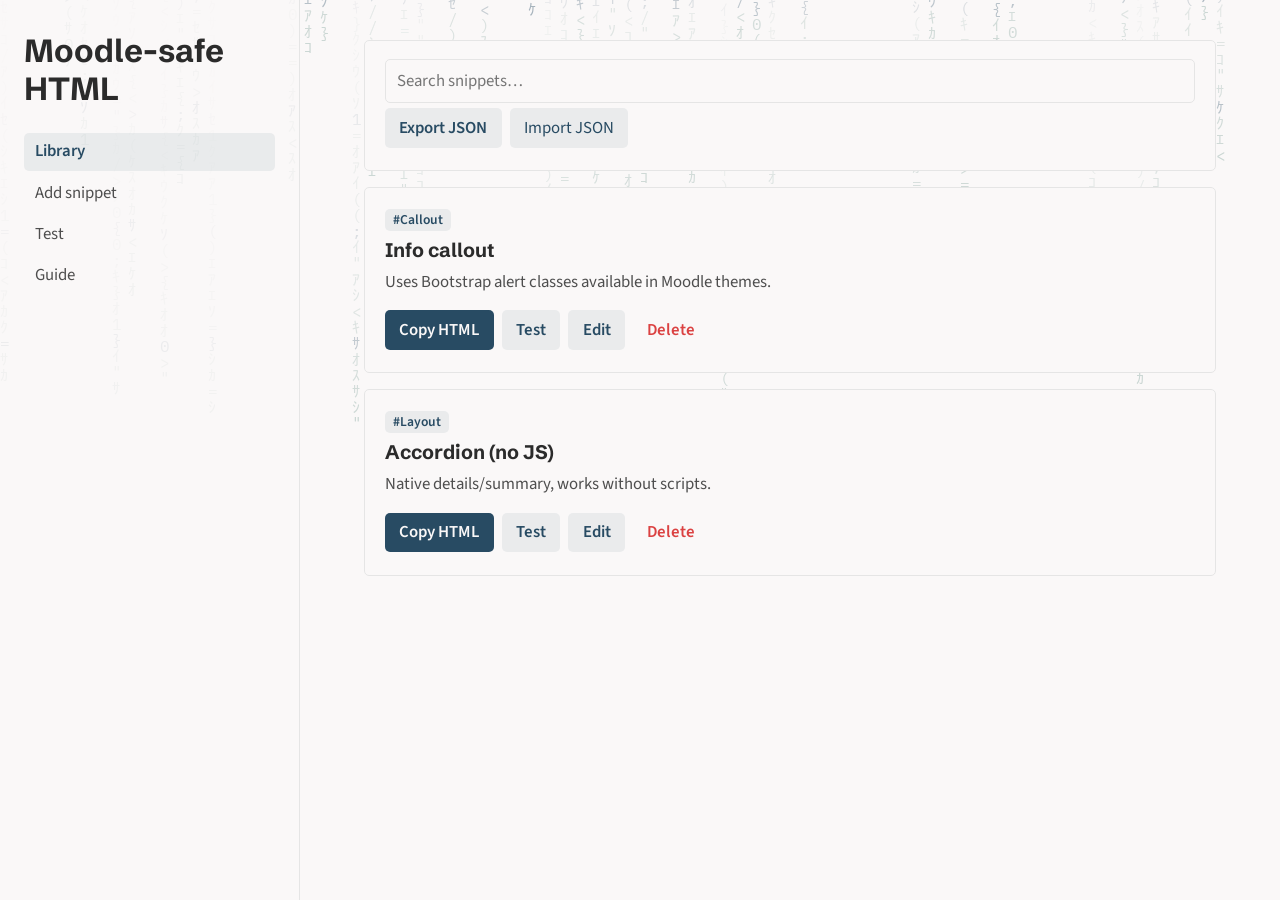
==== index.html @ e859b97b "basic site" ====
<!doctype html>
<html lang="en"><head><meta charset="utf-8"><meta name="viewport" content="width=device-width,initial-scale=1">
<title>Moodle-safe HTML Library</title><link rel="stylesheet" href="style.css"></head>
<body>
<header><h1>Moodle-safe HTML</h1>
<nav><a href="index.html">Library</a><a href="add.html">Add snippet</a><a href="test.html">Test</a><a href="guide.html">Guide</a></nav></header>
<main>
<div class="card">
  <input id="q" placeholder="Search snippets…" aria-label="Search">
  <button id="export" class="secondary">Export JSON</button>
  <label class="btn secondary" style="font-weight:normal">Import JSON<input id="import" type="file" accept=".json" hidden></label>
</div>
<div id="list"></div>
</main>
<script src="app.js"></script>
<script>
const list = document.getElementById('list'), q = document.getElementById('q');
function render() {
  const t = q.value.toLowerCase();
  const items = store.all().filter(s => (s.title + s.category + s.notes + s.html).toLowerCase().includes(t));
  list.innerHTML = items.map(s => `<div class="card">
    <span class="tag">${esc(s.category || 'Uncategorised')}</span><h3>${esc(s.title)}</h3>
    <p>${esc(s.notes)}</p>
    <button data-copy="${esc(s.id)}">Copy HTML</button>
    <a class="btn secondary" href="test.html?id=${encodeURIComponent(s.id)}">Test</a>
    <a class="btn secondary" href="add.html?id=${encodeURIComponent(s.id)}">Edit</a>
    <button class="danger" data-del="${esc(s.id)}">Delete</button></div>`).join('') || '<p>No snippets yet. <a href="add.html">Add one</a>.</p>';
}
list.addEventListener('click', e => {
  const c = e.target.dataset.copy, d = e.target.dataset.del;
  if (c) copyText(store.get(c).html, e.target);
  if (d && confirm('Delete this snippet?')) { store.remove(d); render(); }
});
q.addEventListener('input', render);
document.getElementById('export').onclick = () => {
  const a = document.createElement('a');
  a.href = URL.createObjectURL(new Blob([JSON.stringify(store.all(), null, 2)], { type: 'application/json' }));
  a.download = 'moodle-snippets.json'; a.click();
};
document.getElementById('import').onchange = async e => {
  try {
    const data = JSON.parse(await e.target.files[0].text());
    if (!Array.isArray(data)) throw 0;
    data.filter(s => s && s.title && s.html).forEach(s => store.upsert({ ...s, id: s.id || newId() }));
    render();
  } catch { alert('Invalid snippet file.'); }
};
render();
</script></body></html>
---- style.css ----
@import url("https://fonts.googleapis.com/css2?family=Schibsted+Grotesk:wght@400;700&family=Source+Sans+Pro:ital,wght@0,400;0,600;1,400&family=IBM+Plex+Mono:wght@400;600&display=swap");
:root{--light:#faf8f8;--lightgray:#e5e5e5;--gray:#b8b8b8;--darkgray:#4e4e4e;--dark:#2b2b2b;--secondary:#284b63;--tertiary:#84a59d;--highlight:#8f9fa926;--danger:#db4242;
--headerFont:"Schibsted Grotesk",system-ui,"Segoe UI",Roboto,Helvetica,Arial,sans-serif;--bodyFont:"Source Sans Pro",system-ui,"Segoe UI",Roboto,Helvetica,Arial,sans-serif;--codeFont:"IBM Plex Mono",ui-monospace,SFMono-Regular,Menlo,monospace}
@media(prefers-color-scheme:dark){:root{--light:#161618;--lightgray:#393639;--gray:#646464;--darkgray:#d4d4d4;--dark:#ebebec;--secondary:#7b97aa}}
*{box-sizing:border-box}
body{margin:0;background:var(--light);color:var(--darkgray);font-family:var(--bodyFont);font-size:1.05rem;line-height:1.6;display:grid;grid-template:"side main"/300px minmax(0,1fr);min-height:100vh}
h1,h2,h3{font-family:var(--headerFont);color:var(--dark);line-height:1.2}
h2{font-size:1.75rem;margin:0 0 1rem}
a{color:var(--secondary);font-weight:600;text-decoration:none;transition:color .2s}
a:hover{color:var(--tertiary)}
header{grid-area:side;padding:2rem 1.5rem;border-right:1px solid var(--lightgray);position:sticky;top:0;height:100vh}
header h1{font-size:2rem;margin:0 0 1.5rem}
nav{display:flex;flex-direction:column;gap:.2rem}
nav a{color:var(--darkgray);padding:.35rem .7rem;border-radius:5px;font-weight:400}
nav a:hover{background:var(--lightgray);color:var(--dark)}
nav a.active{background:var(--highlight);color:var(--secondary);font-weight:600}
main{grid-area:main;max-width:900px;width:100%;margin:0 auto;padding:2.5rem 1.5rem}
.card{background:var(--light);border:1px solid var(--lightgray);border-radius:5px;padding:1.1rem 1.25rem;margin-bottom:1rem}
.card h3{margin:.4rem 0}
.card p{margin:.3rem 0 .6rem}
.tag{display:inline-block;background:var(--highlight);color:var(--secondary);border-radius:5px;padding:0 .5rem;font-size:.85rem;font-weight:600}
.tag:before{content:"#"}
label{display:block;font-weight:600;margin:.9rem 0 .25rem;color:var(--dark)}
input,textarea,select{width:100%;padding:.5rem .7rem;border:1px solid var(--lightgray);border-radius:5px;background:var(--light);color:var(--darkgray);font:inherit}
input:focus,textarea:focus,select:focus{outline:2px solid var(--tertiary);border-color:var(--secondary)}
textarea{font-family:var(--codeFont);font-size:.88rem;min-height:280px}
button,.btn{background:var(--secondary);color:var(--light);border:0;border-radius:5px;padding:.4rem .9rem;cursor:pointer;font:inherit;font-weight:600;display:inline-block;margin:.3rem .3rem .3rem 0;transition:background .2s}
button:hover,.btn:hover{background:var(--tertiary);color:var(--light)}
button.secondary,.btn.secondary{background:var(--highlight);color:var(--secondary)}
button.secondary:hover,.btn.secondary:hover{background:var(--lightgray)}
button.danger{background:transparent;color:var(--danger)}
button.danger:hover{background:#db424222}
iframe{width:100%;min-height:360px;border:1px solid var(--lightgray);background:#fff;border-radius:5px;resize:vertical}
.msg{padding:.4rem .75rem;border-radius:5px;margin:.3rem 0;border-left:4px solid;font-size:.95rem}
.ok{background:#09ad7110;border-color:#09ad71}
.warn{background:#db894210;border-color:#db8942}
.bad{background:#db424210;border-color:#db4242}
.row{display:grid;grid-template-columns:1fr 1fr;gap:1rem}
pre{background:var(--lightgray);padding:.8rem;border-radius:5px;overflow:auto}
code{font-family:var(--codeFont);font-size:.88em;background:var(--lightgray);padding:.1rem .3rem;border-radius:5px}
@media(max-width:800px){
body{grid-template:"side" auto "main" auto/minmax(0,1fr)}
header{position:static;height:auto;border-right:0;border-bottom:1px solid var(--lightgray);padding:1rem}
header h1{margin-bottom:.6rem}
nav{flex-direction:row;flex-wrap:wrap}
.row{grid-template-columns:1fr}}
#rain{position:fixed;inset:0;width:100%;height:100%;z-index:-1;opacity:.4;pointer-events:none}
header{background:color-mix(in srgb,var(--light) 80%,transparent)}
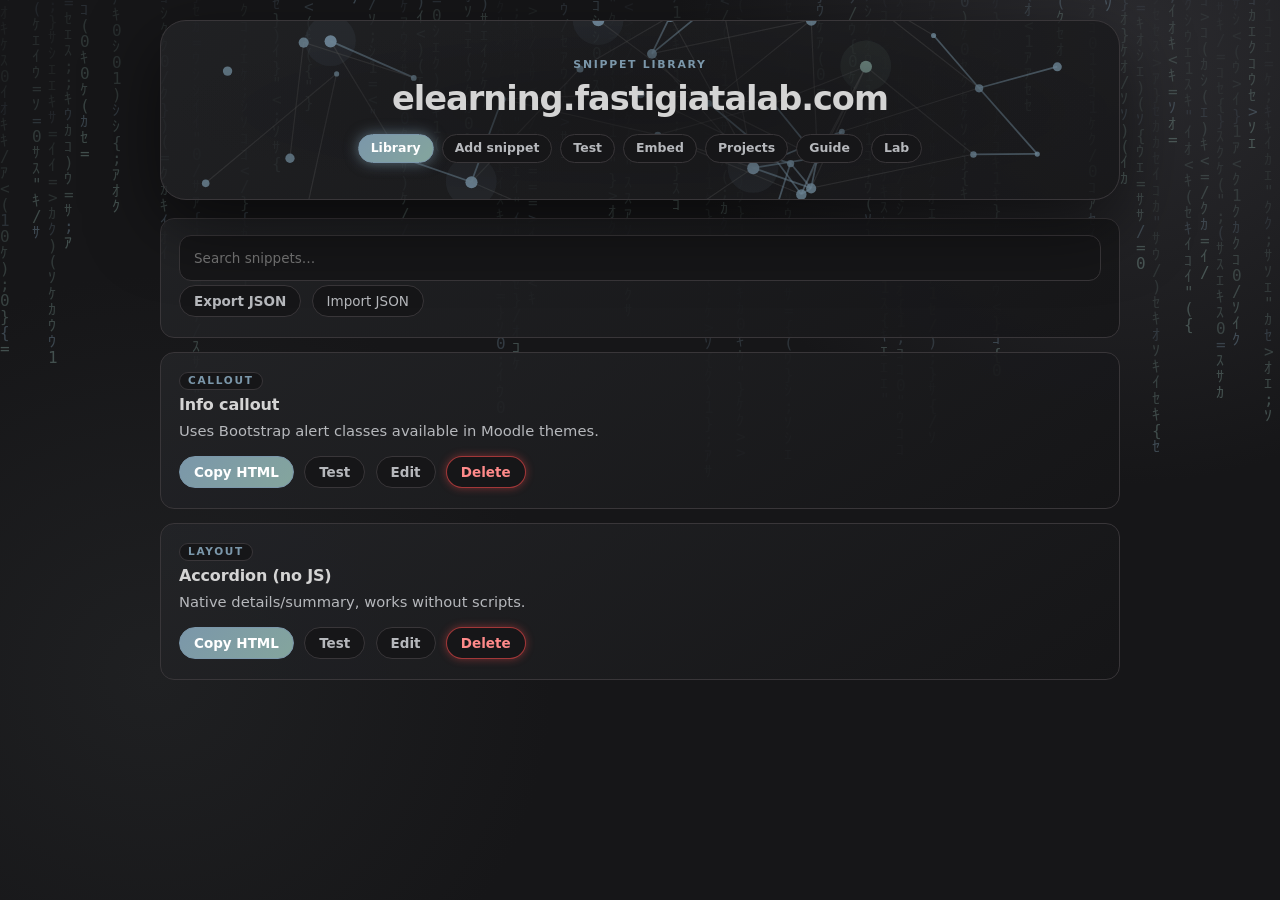
==== commit ff0b9e92: "site tuning" ====
--- a/index.html
+++ b/index.html
@@ -1,9 +1,9 @@
 <!doctype html>
 <html lang="en"><head><meta charset="utf-8"><meta name="viewport" content="width=device-width,initial-scale=1">
-<title>Moodle-safe HTML Library</title><link rel="stylesheet" href="style.css"></head>
+<title>elearning.fastigiatalab.com</title><link rel="stylesheet" href="style.css"></head>
 <body>
-<header><h1>Moodle-safe HTML</h1>
-<nav><a href="index.html">Library</a><a href="add.html">Add snippet</a><a href="test.html">Test</a><a href="guide.html">Guide</a></nav></header>
+<header><h1>elearning.fastigiatalab.com</h1>
+<nav><a href="index.html">Library</a><a href="add.html">Add snippet</a><a href="test.html">Test</a><a href="embed.html">Embed</a><a href="projects.html">Projects</a><a href="guide.html">Guide</a><a href="https://fastigiatalab.com">Lab</a></nav></header>
 <main>
 <div class="card">
   <input id="q" placeholder="Search snippets…" aria-label="Search">
--- a/style.css
+++ b/style.css
@@ -1,48 +1,60 @@
-@import url("https://fonts.googleapis.com/css2?family=Schibsted+Grotesk:wght@400;700&family=Source+Sans+Pro:ital,wght@0,400;0,600;1,400&family=IBM+Plex+Mono:wght@400;600&display=swap");
-:root{--light:#faf8f8;--lightgray:#e5e5e5;--gray:#b8b8b8;--darkgray:#4e4e4e;--dark:#2b2b2b;--secondary:#284b63;--tertiary:#84a59d;--highlight:#8f9fa926;--danger:#db4242;
---headerFont:"Schibsted Grotesk",system-ui,"Segoe UI",Roboto,Helvetica,Arial,sans-serif;--bodyFont:"Source Sans Pro",system-ui,"Segoe UI",Roboto,Helvetica,Arial,sans-serif;--codeFont:"IBM Plex Mono",ui-monospace,SFMono-Regular,Menlo,monospace}
-@media(prefers-color-scheme:dark){:root{--light:#161618;--lightgray:#393639;--gray:#646464;--darkgray:#d4d4d4;--dark:#ebebec;--secondary:#7b97aa}}
+:root{--bg:#161618;--panel:#232427;--line:#393639;--text:#d4d4d4;--muted:#646464;--soft:#b6b8bc;--violet:#7b97aa;--green:#84a59d;--danger:#db4242;
+--secondary:#7b97aa;--tertiary:#84a59d;--codeFont:ui-monospace,SFMono-Regular,Menlo,Consolas,monospace}
 *{box-sizing:border-box}
-body{margin:0;background:var(--light);color:var(--darkgray);font-family:var(--bodyFont);font-size:1.05rem;line-height:1.6;display:grid;grid-template:"side main"/300px minmax(0,1fr);min-height:100vh}
-h1,h2,h3{font-family:var(--headerFont);color:var(--dark);line-height:1.2}
-h2{font-size:1.75rem;margin:0 0 1rem}
-a{color:var(--secondary);font-weight:600;text-decoration:none;transition:color .2s}
-a:hover{color:var(--tertiary)}
-header{grid-area:side;padding:2rem 1.5rem;border-right:1px solid var(--lightgray);position:sticky;top:0;height:100vh}
-header h1{font-size:2rem;margin:0 0 1.5rem}
-nav{display:flex;flex-direction:column;gap:.2rem}
-nav a{color:var(--darkgray);padding:.35rem .7rem;border-radius:5px;font-weight:400}
-nav a:hover{background:var(--lightgray);color:var(--dark)}
-nav a.active{background:var(--highlight);color:var(--secondary);font-weight:600}
-main{grid-area:main;max-width:900px;width:100%;margin:0 auto;padding:2.5rem 1.5rem}
-.card{background:var(--light);border:1px solid var(--lightgray);border-radius:5px;padding:1.1rem 1.25rem;margin-bottom:1rem}
-.card h3{margin:.4rem 0}
-.card p{margin:.3rem 0 .6rem}
-.tag{display:inline-block;background:var(--highlight);color:var(--secondary);border-radius:5px;padding:0 .5rem;font-size:.85rem;font-weight:600}
-.tag:before{content:"#"}
-label{display:block;font-weight:600;margin:.9rem 0 .25rem;color:var(--dark)}
-input,textarea,select{width:100%;padding:.5rem .7rem;border:1px solid var(--lightgray);border-radius:5px;background:var(--light);color:var(--darkgray);font:inherit}
-input:focus,textarea:focus,select:focus{outline:2px solid var(--tertiary);border-color:var(--secondary)}
-textarea{font-family:var(--codeFont);font-size:.88rem;min-height:280px}
-button,.btn{background:var(--secondary);color:var(--light);border:0;border-radius:5px;padding:.4rem .9rem;cursor:pointer;font:inherit;font-weight:600;display:inline-block;margin:.3rem .3rem .3rem 0;transition:background .2s}
-button:hover,.btn:hover{background:var(--tertiary);color:var(--light)}
-button.secondary,.btn.secondary{background:var(--highlight);color:var(--secondary)}
-button.secondary:hover,.btn.secondary:hover{background:var(--lightgray)}
-button.danger{background:transparent;color:var(--danger)}
-button.danger:hover{background:#db424222}
-iframe{width:100%;min-height:360px;border:1px solid var(--lightgray);background:#fff;border-radius:5px;resize:vertical}
-.msg{padding:.4rem .75rem;border-radius:5px;margin:.3rem 0;border-left:4px solid;font-size:.95rem}
-.ok{background:#09ad7110;border-color:#09ad71}
-.warn{background:#db894210;border-color:#db8942}
-.bad{background:#db424210;border-color:#db4242}
-.row{display:grid;grid-template-columns:1fr 1fr;gap:1rem}
-pre{background:var(--lightgray);padding:.8rem;border-radius:5px;overflow:auto}
-code{font-family:var(--codeFont);font-size:.88em;background:var(--lightgray);padding:.1rem .3rem;border-radius:5px}
-@media(max-width:800px){
-body{grid-template:"side" auto "main" auto/minmax(0,1fr)}
-header{position:static;height:auto;border-right:0;border-bottom:1px solid var(--lightgray);padding:1rem}
-header h1{margin-bottom:.6rem}
-nav{flex-direction:row;flex-wrap:wrap}
-.row{grid-template-columns:1fr}}
+body{margin:0;min-height:100vh;color:var(--text);font:13.5px/1.5 Inter,system-ui,sans-serif;padding:20px;
+background:radial-gradient(circle at 88% 4%,#2b2b2f 0,transparent 28rem),radial-gradient(circle at 12% 75%,#1f2022 0,transparent 25rem),var(--bg);background-attachment:fixed}
+h1,h2,h3{line-height:1.1;letter-spacing:-.03em;margin:0 0 10px;color:var(--text)}
+h1{font-size:clamp(1.4rem,3vw,2.1rem)}
+h2{font-size:clamp(1.2rem,2.4vw,1.5rem)}
+h3{font-size:1rem;letter-spacing:-.01em}
+a{color:var(--violet);text-decoration:none;transition:color .15s}
+a:hover{color:var(--green)}
+header{width:min(960px,100%);margin:0 auto 18px;border:1px solid var(--line);border-radius:26px;background:linear-gradient(145deg,#232427cc,#161618cc);box-shadow:0 24px 70px #0008;padding:clamp(20px,4vw,36px);text-align:center}
+header:before{content:"Snippet Library";display:block;color:var(--violet);font-size:.74rem;font-weight:800;letter-spacing:.16em;text-transform:uppercase;margin-bottom:8px}
+header h1{margin-bottom:16px}
+nav{display:flex;gap:8px;justify-content:center;flex-wrap:wrap}
+nav a{border:1px solid var(--line);border-radius:999px;padding:4px 12px;background:#161618;color:var(--soft);font-weight:600;font-size:.78rem;transition:box-shadow .2s,border-color .2s,color .2s}
+nav a:hover{border-color:var(--violet);color:var(--text);box-shadow:0 0 12px #7b97aa99}
+nav a.active{border-color:var(--violet);background:linear-gradient(135deg,var(--violet),var(--green));color:#fff;box-shadow:0 0 14px #7b97aaaa}
+main{width:min(960px,100%);margin:0 auto}
+.card{border:1px solid var(--line);border-radius:14px;background:linear-gradient(145deg,#232427ee,#161618ee);padding:16px 18px;margin-bottom:14px}
+.card h3{margin:6px 0}
+.card p{margin:4px 0 10px;color:var(--soft);font-size:.92rem}
+.tag{display:inline-block;border:1px solid var(--line);background:#161618;color:var(--violet);border-radius:999px;padding:0 8px;font-size:.66rem;font-weight:800;letter-spacing:.16em;text-transform:uppercase}
+label{display:block;font-weight:700;margin:14px 0 6px;color:var(--soft);font-size:.85rem}
+input,textarea,select{width:100%;padding:12px 14px;border-radius:12px;border:1px solid var(--line);background:#161618;color:var(--text);font:inherit;outline:0}
+input:focus,textarea:focus,select:focus{border-color:var(--violet);box-shadow:0 0 0 3px #7b97aa33}
+textarea{font-family:var(--codeFont);font-size:.85rem;line-height:1.5;min-height:280px}
+button,.btn{border:1px solid var(--violet);border-radius:999px;padding:5px 14px;font-size:.82rem;background:linear-gradient(135deg,var(--violet),var(--green));color:#fff;font:inherit;font-weight:700;cursor:pointer;display:inline-block;margin:4px 6px 4px 0;transition:transform .15s ease,filter .15s ease,box-shadow .2s}
+button:hover,.btn:hover{transform:translateY(-1px);filter:brightness(1.08);color:#fff}
+button:focus-visible,.btn:focus-visible{outline:3px solid #7b97aa66;outline-offset:3px}
+button.secondary,.btn.secondary{background:#161618;border-color:var(--line);color:var(--soft)}
+button.danger{background:#161618;border-color:#db424288;color:#e98a8a}
+iframe{width:100%;min-height:360px;border:1px solid var(--line);background:#fff;border-radius:12px;resize:vertical}
+.msg{padding:8px 12px;border-radius:12px;margin:6px 0;border:1px solid;font-size:.88rem;background:#161618}
+.ok{border-color:#09ad7188}.warn{border-color:#db894288}.bad{border-color:#db424288}
+.row{display:grid;grid-template-columns:1fr 1fr;gap:14px}
+pre{background:#161618;border:1px solid var(--line);border-radius:12px;padding:14px 16px;overflow:auto}
+code{font-family:var(--codeFont);font-size:.85em;background:#161618;border:1px solid var(--line);padding:1px 6px;border-radius:6px}
 #rain{position:fixed;inset:0;width:100%;height:100%;z-index:-1;opacity:.4;pointer-events:none}
-header{background:color-mix(in srgb,var(--light) 80%,transparent)}
+@media(max-width:800px){.row{grid-template-columns:1fr}}
+header:before{font-size:.68rem}
+.intro{color:var(--soft);margin:0 0 14px}
+.projects{display:grid;grid-template-columns:repeat(auto-fill,minmax(300px,1fr));gap:14px}
+.project{display:flex;gap:14px;align-items:flex-start;margin:0;transition:border-color .15s,transform .15s}
+.project:hover{border-color:var(--violet);transform:translateY(-2px)}
+.project img{width:56px;height:56px;border-radius:12px;flex:none;border:1px solid var(--line);background:#161618}
+.project h3{margin:0 0 2px;color:var(--text)}
+.project p{margin:6px 0 0;color:var(--soft);font-size:.85rem}
+.addr{color:var(--violet);font-family:var(--codeFont);font-size:.75rem}
+header{position:relative;overflow:hidden;isolation:isolate}
+.header-graph{position:absolute;inset:0;width:100%;height:100%;z-index:-1;opacity:.85;pointer-events:none}
+header:after{content:"";position:absolute;inset:0;z-index:-1;background:radial-gradient(ellipse at center,#161618aa 0,transparent 70%);pointer-events:none}
+nav a:focus-visible{outline:3px solid #7b97aa66;outline-offset:2px}
+button:hover,.btn:hover{box-shadow:0 0 14px #7b97aaaa}
+button.secondary:hover,.btn.secondary:hover{border-color:var(--violet);color:var(--text);box-shadow:0 0 12px #7b97aa88}
+button.danger{border-color:#ff4d4d99;color:#ff8a8a;box-shadow:0 0 8px #ff4d4d66}
+button.danger:hover{border-color:#ff4d4d;color:#ff8a8a;box-shadow:0 0 14px #ff4d4dcc,inset 0 0 8px #ff4d4d44}
+button.danger:focus-visible{outline-color:#ff4d4d88}
+.tag{transition:box-shadow .2s,border-color .2s}
+.tag:hover{border-color:var(--violet);box-shadow:0 0 10px #7b97aa88}
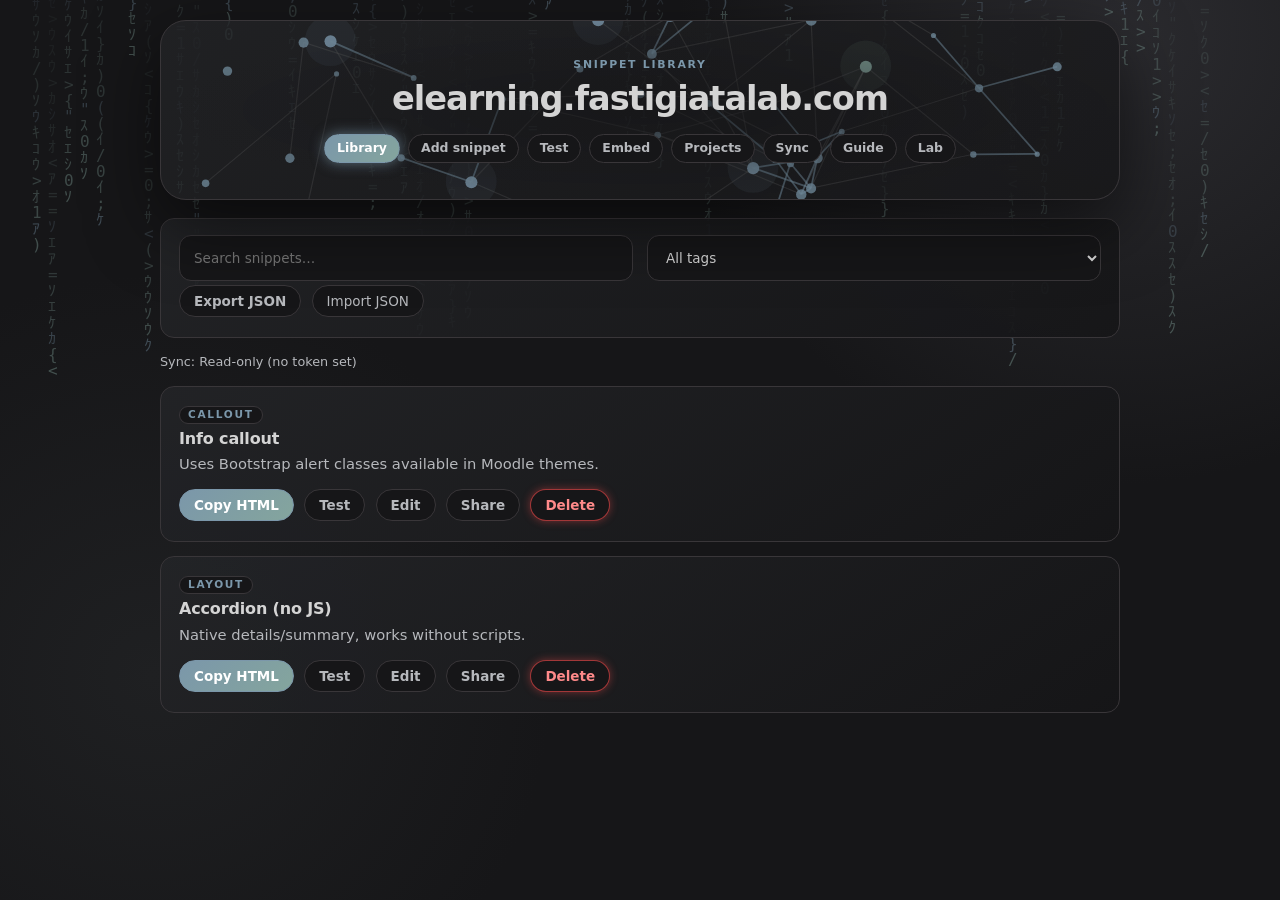
==== commit bddf287b: "storage json" ====
--- a/index.html
+++ b/index.html
@@ -3,35 +3,56 @@
 <title>elearning.fastigiatalab.com</title><link rel="stylesheet" href="style.css"></head>
 <body>
 <header><h1>elearning.fastigiatalab.com</h1>
-<nav><a href="index.html">Library</a><a href="add.html">Add snippet</a><a href="test.html">Test</a><a href="embed.html">Embed</a><a href="projects.html">Projects</a><a href="guide.html">Guide</a><a href="https://fastigiatalab.com">Lab</a></nav></header>
+<nav><a href="index.html">Library</a><a href="add.html">Add snippet</a><a href="test.html">Test</a><a href="embed.html">Embed</a><a href="projects.html">Projects</a><a href="sync.html">Sync</a><a href="guide.html">Guide</a><a href="https://fastigiatalab.com">Lab</a></nav></header>
 <main>
 <div class="card">
-  <input id="q" placeholder="Search snippets…" aria-label="Search">
+  <div class="row">
+    <input id="q" placeholder="Search snippets…" aria-label="Search">
+    <select id="tagsel" aria-label="Filter by tag"></select>
+  </div>
   <button id="export" class="secondary">Export JSON</button>
   <label class="btn secondary" style="font-weight:normal">Import JSON<input id="import" type="file" accept=".json" hidden></label>
 </div>
+<p id="syncstat" class="intro" style="font-size:.8rem"></p>
 <div id="list"></div>
 </main>
 <script src="app.js"></script>
 <script>
-const list = document.getElementById('list'), q = document.getElementById('q');
+const list = document.getElementById('list'), q = document.getElementById('q'), tagsel = document.getElementById('tagsel');
+function fillTags() {
+  const all = store.all(), cur = tagsel.value;
+  const counts = {};
+  all.forEach(s => (s.tags || []).forEach(t => counts[t] = (counts[t] || 0) + 1));
+  tagsel.innerHTML = '<option value="">All tags</option>' + Object.keys(counts).sort()
+    .map(t => `<option value="${esc(t)}">#${esc(t)} (${counts[t]})</option>`).join('');
+  tagsel.value = counts[cur] ? cur : '';
+}
 function render() {
+  fillTags();
   const t = q.value.toLowerCase();
-  const items = store.all().filter(s => (s.title + s.category + s.notes + s.html).toLowerCase().includes(t));
+  const items = store.all().filter(s => (!tagsel.value || (s.tags || []).includes(tagsel.value)) && (s.title + s.category + s.notes + s.html + (s.tags || []).map(t => ' #' + t).join('')).toLowerCase().includes(t));
   list.innerHTML = items.map(s => `<div class="card">
-    <span class="tag">${esc(s.category || 'Uncategorised')}</span><h3>${esc(s.title)}</h3>
+    <span class="tag">${esc(s.category || 'Uncategorised')}</span>
+    ${(s.tags || []).map(t => `<button class="tag utag" data-tag="${esc(t)}" title="Filter by #${esc(t)}">${esc(t)}</button>`).join('')}<h3>${esc(s.title)}</h3>
     <p>${esc(s.notes)}</p>
     <button data-copy="${esc(s.id)}">Copy HTML</button>
     <a class="btn secondary" href="test.html?id=${encodeURIComponent(s.id)}">Test</a>
     <a class="btn secondary" href="add.html?id=${encodeURIComponent(s.id)}">Edit</a>
+    <button class="secondary" data-share="${esc(s.id)}">Share</button>
     <button class="danger" data-del="${esc(s.id)}">Delete</button></div>`).join('') || '<p>No snippets yet. <a href="add.html">Add one</a>.</p>';
 }
 list.addEventListener('click', e => {
-  const c = e.target.dataset.copy, d = e.target.dataset.del;
+  const c = e.target.dataset.copy, d = e.target.dataset.del, tg = e.target.dataset.tag, sh = e.target.dataset.share;
+  if (sh) shareLink(store.get(sh)).then(url => {
+    copyText(url, e.target);
+    if (url.length > 8000) alert('This link is very long and may not work in some apps. Consider sharing the HTML directly.');
+  });
+  if (tg) { tagsel.value = tg; render(); }
   if (c) copyText(store.get(c).html, e.target);
   if (d && confirm('Delete this snippet?')) { store.remove(d); render(); }
 });
 q.addEventListener('input', render);
+tagsel.addEventListener('change', render);
 document.getElementById('export').onclick = () => {
   const a = document.createElement('a');
   a.href = URL.createObjectURL(new Blob([JSON.stringify(store.all(), null, 2)], { type: 'application/json' }));
@@ -45,5 +66,11 @@
     render();
   } catch { alert('Invalid snippet file.'); }
 };
+document.addEventListener('snippets-synced', render);
+function showStatus() {
+  const s = JSON.parse(localStorage.getItem('moodleSafeSyncStatus') || 'null');
+  document.getElementById('syncstat').textContent = s ? (s.ok ? '' : '⚠ ') + 'Sync: ' + s.msg : '';
+}
+document.addEventListener('sync-status', showStatus); showStatus();
 render();
 </script></body></html>
--- a/style.css
+++ b/style.css
@@ -58,3 +58,6 @@
 button.danger:focus-visible{outline-color:#ff4d4d88}
 .tag{transition:box-shadow .2s,border-color .2s}
 .tag:hover{border-color:var(--violet);box-shadow:0 0 10px #7b97aa88}
+.utag{font:inherit;font-size:.66rem;font-weight:800;letter-spacing:.16em;text-transform:uppercase;cursor:pointer;margin:0 0 0 6px;padding:0 8px;background:#161618;box-shadow:none;transform:none;filter:none}
+.utag:before{content:"#"}
+.utag:hover{transform:none;filter:none;color:#fff;border-color:var(--violet);box-shadow:0 0 10px #7b97aa88}
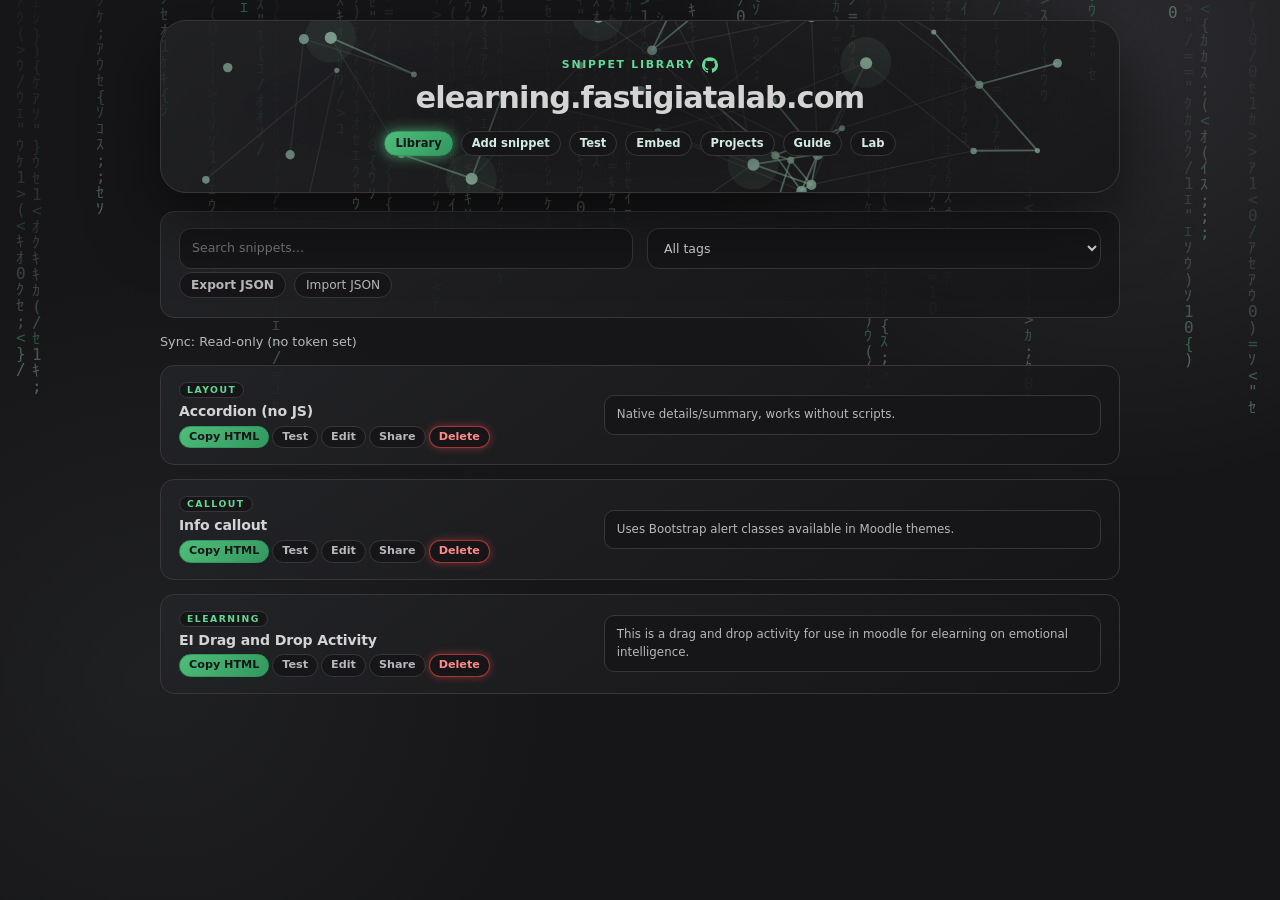
==== commit 37c56b87: "push me" ====
--- a/index.html
+++ b/index.html
@@ -2,8 +2,8 @@
 <html lang="en"><head><meta charset="utf-8"><meta name="viewport" content="width=device-width,initial-scale=1">
 <title>elearning.fastigiatalab.com</title><link rel="stylesheet" href="style.css"></head>
 <body>
-<header><h1>elearning.fastigiatalab.com</h1>
-<nav><a href="index.html">Library</a><a href="add.html">Add snippet</a><a href="test.html">Test</a><a href="embed.html">Embed</a><a href="projects.html">Projects</a><a href="sync.html">Sync</a><a href="guide.html">Guide</a><a href="https://fastigiatalab.com">Lab</a></nav></header>
+<header><div class="brand-label">Snippet Library<a class="github-sync" href="sync.html" aria-label="GitHub sync settings" title="GitHub sync settings"><svg viewBox="0 0 24 24" aria-hidden="true"><path d="M12 .297a12 12 0 0 0-3.797 23.385c.6.112.82-.258.82-.577v-2.234c-3.338.726-4.043-1.416-4.043-1.416-.546-1.387-1.333-1.756-1.333-1.756-1.09-.745.083-.73.083-.73 1.205.085 1.84 1.237 1.84 1.237 1.07 1.834 2.807 1.304 3.492.997.108-.776.418-1.305.762-1.605-2.665-.3-5.467-1.334-5.467-5.93 0-1.31.468-2.38 1.235-3.22-.123-.303-.535-1.523.117-3.176 0 0 1.008-.322 3.3 1.23a11.5 11.5 0 0 1 6 0c2.29-1.552 3.297-1.23 3.297-1.23.653 1.653.242 2.873.12 3.176.77.84 1.233 1.91 1.233 3.22 0 4.61-2.807 5.625-5.48 5.92.43.372.823 1.102.823 2.222v3.293c0 .32.216.694.825.576A12.001 12.001 0 0 0 12 .297z"/></svg></a></div><h1>elearning.fastigiatalab.com</h1>
+<nav><a href="index.html">Library</a><a href="add.html">Add snippet</a><a href="test.html">Test</a><a href="embed.html">Embed</a><a href="projects.html">Projects</a><a href="guide.html">Guide</a><a href="https://fastigiatalab.com">Lab</a></nav></header>
 <main>
 <div class="card">
   <div class="row">
@@ -31,15 +31,21 @@
   fillTags();
   const t = q.value.toLowerCase();
   const items = store.all().filter(s => (!tagsel.value || (s.tags || []).includes(tagsel.value)) && (s.title + s.category + s.notes + s.html + (s.tags || []).map(t => ' #' + t).join('')).toLowerCase().includes(t));
-  list.innerHTML = items.map(s => `<div class="card">
-    <span class="tag">${esc(s.category || 'Uncategorised')}</span>
-    ${(s.tags || []).map(t => `<button class="tag utag" data-tag="${esc(t)}" title="Filter by #${esc(t)}">${esc(t)}</button>`).join('')}<h3>${esc(s.title)}</h3>
-    <p>${esc(s.notes)}</p>
-    <button data-copy="${esc(s.id)}">Copy HTML</button>
-    <a class="btn secondary" href="test.html?id=${encodeURIComponent(s.id)}">Test</a>
-    <a class="btn secondary" href="add.html?id=${encodeURIComponent(s.id)}">Edit</a>
-    <button class="secondary" data-share="${esc(s.id)}">Share</button>
-    <button class="danger" data-del="${esc(s.id)}">Delete</button></div>`).join('') || '<p>No snippets yet. <a href="add.html">Add one</a>.</p>';
+  list.innerHTML = items.map(s => `<div class="card snippet-card">
+    <div class="snippet-content">
+      <div class="snippet-tags"><span class="tag">${esc(s.category || 'Uncategorised')}</span>
+      ${(s.tags || []).map(t => `<button class="tag utag" data-tag="${esc(t)}" title="Filter by #${esc(t)}">${esc(t)}</button>`).join('')}</div>
+      <h3>${esc(s.title)}</h3>
+      <div class="snippet-actions">
+        <button data-copy="${esc(s.id)}">Copy HTML</button>
+        <a class="btn secondary" href="test.html?id=${encodeURIComponent(s.id)}">Test</a>
+        <a class="btn secondary" href="add.html?id=${encodeURIComponent(s.id)}">Edit</a>
+        <button class="secondary" data-share="${esc(s.id)}">Share</button>
+        <button class="danger" data-del="${esc(s.id)}">Delete</button>
+      </div>
+    </div>
+    <p class="snippet-description">${esc(s.notes)}</p>
+  </div>`).join('') || '<p>No snippets yet. <a href="add.html">Add one</a>.</p>';
 }
 list.addEventListener('click', e => {
   const c = e.target.dataset.copy, d = e.target.dataset.del, tg = e.target.dataset.tag, sh = e.target.dataset.share;
--- a/style.css
+++ b/style.css
@@ -1,63 +1,81 @@
-:root{--bg:#161618;--panel:#232427;--line:#393639;--text:#d4d4d4;--muted:#646464;--soft:#b6b8bc;--violet:#7b97aa;--green:#84a59d;--danger:#db4242;
---secondary:#7b97aa;--tertiary:#84a59d;--codeFont:ui-monospace,SFMono-Regular,Menlo,Consolas,monospace}
+:root{--bg:#161618;--panel:#232427;--line:#393639;--text:#d4d4d4;--muted:#646464;--soft:#b6b8bc;--violet:#63d994;--green:#a3d2b6;--nav:#d2ebe0;--button-start:#4fbd79;--button-end:#32985f;--danger:#db4242;
+--secondary:#63d994;--tertiary:#a3d2b6;--codeFont:ui-monospace,SFMono-Regular,Menlo,Consolas,monospace}
 *{box-sizing:border-box}
-body{margin:0;min-height:100vh;color:var(--text);font:13.5px/1.5 Inter,system-ui,sans-serif;padding:20px;
+body{margin:0;min-height:100vh;color:var(--text);font:12.5px/1.5 Inter,system-ui,sans-serif;padding:20px;
 background:radial-gradient(circle at 88% 4%,#2b2b2f 0,transparent 28rem),radial-gradient(circle at 12% 75%,#1f2022 0,transparent 25rem),var(--bg);background-attachment:fixed}
 h1,h2,h3{line-height:1.1;letter-spacing:-.03em;margin:0 0 10px;color:var(--text)}
-h1{font-size:clamp(1.4rem,3vw,2.1rem)}
-h2{font-size:clamp(1.2rem,2.4vw,1.5rem)}
-h3{font-size:1rem;letter-spacing:-.01em}
+h1{font-size:clamp(1.3rem,2.8vw,1.9rem)}
+h2{font-size:clamp(1.1rem,2.2vw,1.35rem)}
+h3{font-size:.94rem;letter-spacing:-.01em}
 a{color:var(--violet);text-decoration:none;transition:color .15s}
 a:hover{color:var(--green)}
 header{width:min(960px,100%);margin:0 auto 18px;border:1px solid var(--line);border-radius:26px;background:linear-gradient(145deg,#232427cc,#161618cc);box-shadow:0 24px 70px #0008;padding:clamp(20px,4vw,36px);text-align:center}
-header:before{content:"Snippet Library";display:block;color:var(--violet);font-size:.74rem;font-weight:800;letter-spacing:.16em;text-transform:uppercase;margin-bottom:8px}
+.brand-label{display:flex;align-items:center;justify-content:center;gap:7px;color:var(--violet);font-size:.74rem;font-weight:800;letter-spacing:.16em;text-transform:uppercase;margin-bottom:8px}
+.github-sync{display:inline-flex;align-items:center;justify-content:center;color:var(--violet);transition:color .15s,transform .15s}
+.github-sync svg{display:block;width:16px;height:16px;fill:currentColor}
+.github-sync:hover{color:var(--green);transform:translateY(-1px)}
+.github-sync:focus-visible{outline:3px solid #63d99466;outline-offset:3px;border-radius:4px}
 header h1{margin-bottom:16px}
 nav{display:flex;gap:8px;justify-content:center;flex-wrap:wrap}
-nav a{border:1px solid var(--line);border-radius:999px;padding:4px 12px;background:#161618;color:var(--soft);font-weight:600;font-size:.78rem;transition:box-shadow .2s,border-color .2s,color .2s}
-nav a:hover{border-color:var(--violet);color:var(--text);box-shadow:0 0 12px #7b97aa99}
-nav a.active{border-color:var(--violet);background:linear-gradient(135deg,var(--violet),var(--green));color:#fff;box-shadow:0 0 14px #7b97aaaa}
+nav a{border:1px solid var(--line);border-radius:999px;padding:3px 10px;background:#161618;color:var(--nav);font-weight:600;font-size:.72rem;transition:box-shadow .2s,border-color .2s,color .2s}
+nav a:hover{border-color:var(--violet);color:var(--text);box-shadow:0 0 12px #63d99499}
+nav a.active{border-color:var(--button-end);background:linear-gradient(135deg,var(--button-start),var(--button-end));color:#161618;box-shadow:0 0 14px #63d994aa}
 main{width:min(960px,100%);margin:0 auto}
 .card{border:1px solid var(--line);border-radius:14px;background:linear-gradient(145deg,#232427ee,#161618ee);padding:16px 18px;margin-bottom:14px}
 .card h3{margin:6px 0}
-.card p{margin:4px 0 10px;color:var(--soft);font-size:.92rem}
-.tag{display:inline-block;border:1px solid var(--line);background:#161618;color:var(--violet);border-radius:999px;padding:0 8px;font-size:.66rem;font-weight:800;letter-spacing:.16em;text-transform:uppercase}
-label{display:block;font-weight:700;margin:14px 0 6px;color:var(--soft);font-size:.85rem}
-input,textarea,select{width:100%;padding:12px 14px;border-radius:12px;border:1px solid var(--line);background:#161618;color:var(--text);font:inherit;outline:0}
-input:focus,textarea:focus,select:focus{border-color:var(--violet);box-shadow:0 0 0 3px #7b97aa33}
-textarea{font-family:var(--codeFont);font-size:.85rem;line-height:1.5;min-height:280px}
-button,.btn{border:1px solid var(--violet);border-radius:999px;padding:5px 14px;font-size:.82rem;background:linear-gradient(135deg,var(--violet),var(--green));color:#fff;font:inherit;font-weight:700;cursor:pointer;display:inline-block;margin:4px 6px 4px 0;transition:transform .15s ease,filter .15s ease,box-shadow .2s}
+.card p{margin:4px 0 10px;color:var(--soft);font-size:.86rem}
+.tag{display:inline-block;border:1px solid var(--line);background:#161618;color:var(--violet);border-radius:999px;padding:0 7px;font-size:.62rem;font-weight:800;letter-spacing:.16em;text-transform:uppercase}
+label{display:block;font-weight:700;margin:14px 0 6px;color:var(--soft);font-size:.8rem}
+input,textarea,select{width:100%;padding:10px 12px;border-radius:12px;border:1px solid var(--line);background:#161618;color:var(--text);font:inherit;outline:0}
+input:focus,textarea:focus,select:focus{border-color:var(--violet);box-shadow:0 0 0 3px #63d99433}
+textarea{font-family:var(--codeFont);font-size:.8rem;line-height:1.5;min-height:280px}
+button,.btn{border:1px solid var(--button-end);border-radius:999px;padding:3px 11px;background:linear-gradient(135deg,var(--button-start),var(--button-end));color:#161618;font:inherit;font-size:.76rem;font-weight:700;cursor:pointer;display:inline-block;margin:3px 4px 3px 0;transition:transform .15s ease,filter .15s ease,box-shadow .2s}
 button:hover,.btn:hover{transform:translateY(-1px);filter:brightness(1.08);color:#fff}
-button:focus-visible,.btn:focus-visible{outline:3px solid #7b97aa66;outline-offset:3px}
+button:not(.secondary):not(.danger):hover,.btn:not(.secondary):hover{color:#161618}
+button:focus-visible,.btn:focus-visible{outline:3px solid #63d99466;outline-offset:3px}
 button.secondary,.btn.secondary{background:#161618;border-color:var(--line);color:var(--soft)}
 button.danger{background:#161618;border-color:#db424288;color:#e98a8a}
 iframe{width:100%;min-height:360px;border:1px solid var(--line);background:#fff;border-radius:12px;resize:vertical}
-.msg{padding:8px 12px;border-radius:12px;margin:6px 0;border:1px solid;font-size:.88rem;background:#161618}
-.ok{border-color:#09ad7188}.warn{border-color:#db894288}.bad{border-color:#db424288}
+.msg{padding:7px 10px;border-radius:12px;margin:6px 0;border:1px solid;font-size:.82rem;background:#161618}
+.ok{border-color:#63d99488}.warn{border-color:#db894288}.bad{border-color:#db424288}
 .row{display:grid;grid-template-columns:1fr 1fr;gap:14px}
-pre{background:#161618;border:1px solid var(--line);border-radius:12px;padding:14px 16px;overflow:auto}
-code{font-family:var(--codeFont);font-size:.85em;background:#161618;border:1px solid var(--line);padding:1px 6px;border-radius:6px}
+pre{background:#161618;border:1px solid var(--line);border-radius:12px;padding:12px 14px;overflow:auto}
+code{font-family:var(--codeFont);font-size:.8em;background:#161618;border:1px solid var(--line);padding:1px 6px;border-radius:6px}
 #rain{position:fixed;inset:0;width:100%;height:100%;z-index:-1;opacity:.4;pointer-events:none}
 @media(max-width:800px){.row{grid-template-columns:1fr}}
-header:before{font-size:.68rem}
+.brand-label{font-size:.68rem}
 .intro{color:var(--soft);margin:0 0 14px}
 .projects{display:grid;grid-template-columns:repeat(auto-fill,minmax(300px,1fr));gap:14px}
 .project{display:flex;gap:14px;align-items:flex-start;margin:0;transition:border-color .15s,transform .15s}
 .project:hover{border-color:var(--violet);transform:translateY(-2px)}
 .project img{width:56px;height:56px;border-radius:12px;flex:none;border:1px solid var(--line);background:#161618}
 .project h3{margin:0 0 2px;color:var(--text)}
-.project p{margin:6px 0 0;color:var(--soft);font-size:.85rem}
-.addr{color:var(--violet);font-family:var(--codeFont);font-size:.75rem}
+.project p{margin:6px 0 0;color:var(--soft);font-size:.8rem}
+.addr{color:var(--violet);font-family:var(--codeFont);font-size:.7rem}
 header{position:relative;overflow:hidden;isolation:isolate}
 .header-graph{position:absolute;inset:0;width:100%;height:100%;z-index:-1;opacity:.85;pointer-events:none}
 header:after{content:"";position:absolute;inset:0;z-index:-1;background:radial-gradient(ellipse at center,#161618aa 0,transparent 70%);pointer-events:none}
-nav a:focus-visible{outline:3px solid #7b97aa66;outline-offset:2px}
-button:hover,.btn:hover{box-shadow:0 0 14px #7b97aaaa}
-button.secondary:hover,.btn.secondary:hover{border-color:var(--violet);color:var(--text);box-shadow:0 0 12px #7b97aa88}
+nav a:focus-visible{outline:3px solid #63d99466;outline-offset:2px}
+button:hover,.btn:hover{box-shadow:0 0 14px #63d994aa}
+button.secondary:hover,.btn.secondary:hover{border-color:var(--violet);color:var(--text);box-shadow:0 0 12px #63d99488}
 button.danger{border-color:#ff4d4d99;color:#ff8a8a;box-shadow:0 0 8px #ff4d4d66}
 button.danger:hover{border-color:#ff4d4d;color:#ff8a8a;box-shadow:0 0 14px #ff4d4dcc,inset 0 0 8px #ff4d4d44}
 button.danger:focus-visible{outline-color:#ff4d4d88}
 .tag{transition:box-shadow .2s,border-color .2s}
-.tag:hover{border-color:var(--violet);box-shadow:0 0 10px #7b97aa88}
-.utag{font:inherit;font-size:.66rem;font-weight:800;letter-spacing:.16em;text-transform:uppercase;cursor:pointer;margin:0 0 0 6px;padding:0 8px;background:#161618;box-shadow:none;transform:none;filter:none}
+.tag:hover{border-color:var(--violet);box-shadow:0 0 10px #63d99488}
+.utag{font:inherit;font-size:.62rem;font-weight:800;letter-spacing:.16em;text-transform:uppercase;cursor:pointer;margin:0 0 0 6px;padding:0 6px;background:#161618;box-shadow:none;transform:none;filter:none}
 .utag:before{content:"#"}
-.utag:hover{transform:none;filter:none;color:#fff;border-color:var(--violet);box-shadow:0 0 10px #7b97aa88}
+.utag:hover{transform:none;filter:none;color:#fff;border-color:var(--violet);box-shadow:0 0 10px #63d99488}
+#list .card h3{font-size:.88rem}
+#list .card p{font-size:.8rem}
+#list .snippet-tags>.tag{font-size:.58rem}
+#list .card button,#list .card .btn{font-size:.7rem;padding:2px 9px}
+#list .card .utag{font-size:.58rem;padding:0 5px}
+.snippet-card{display:grid;grid-template-columns:minmax(0,.9fr) minmax(0,1.1fr);gap:18px;align-items:center}
+.snippet-tags{display:flex;align-items:center;flex-wrap:wrap;gap:4px}
+.snippet-tags .utag{margin:0}
+.snippet-card h3{margin:6px 0}
+.snippet-actions{display:flex;flex-wrap:wrap;align-items:center;gap:3px}
+.snippet-actions button,.snippet-actions .btn{margin:0}
+#list .snippet-card .snippet-description{margin:0;padding:10px 12px;border:1px solid var(--line);border-radius:10px;background:#161618;color:var(--soft);font-size:.74rem}
+@media(max-width:600px){.snippet-card{grid-template-columns:1fr;gap:10px}}
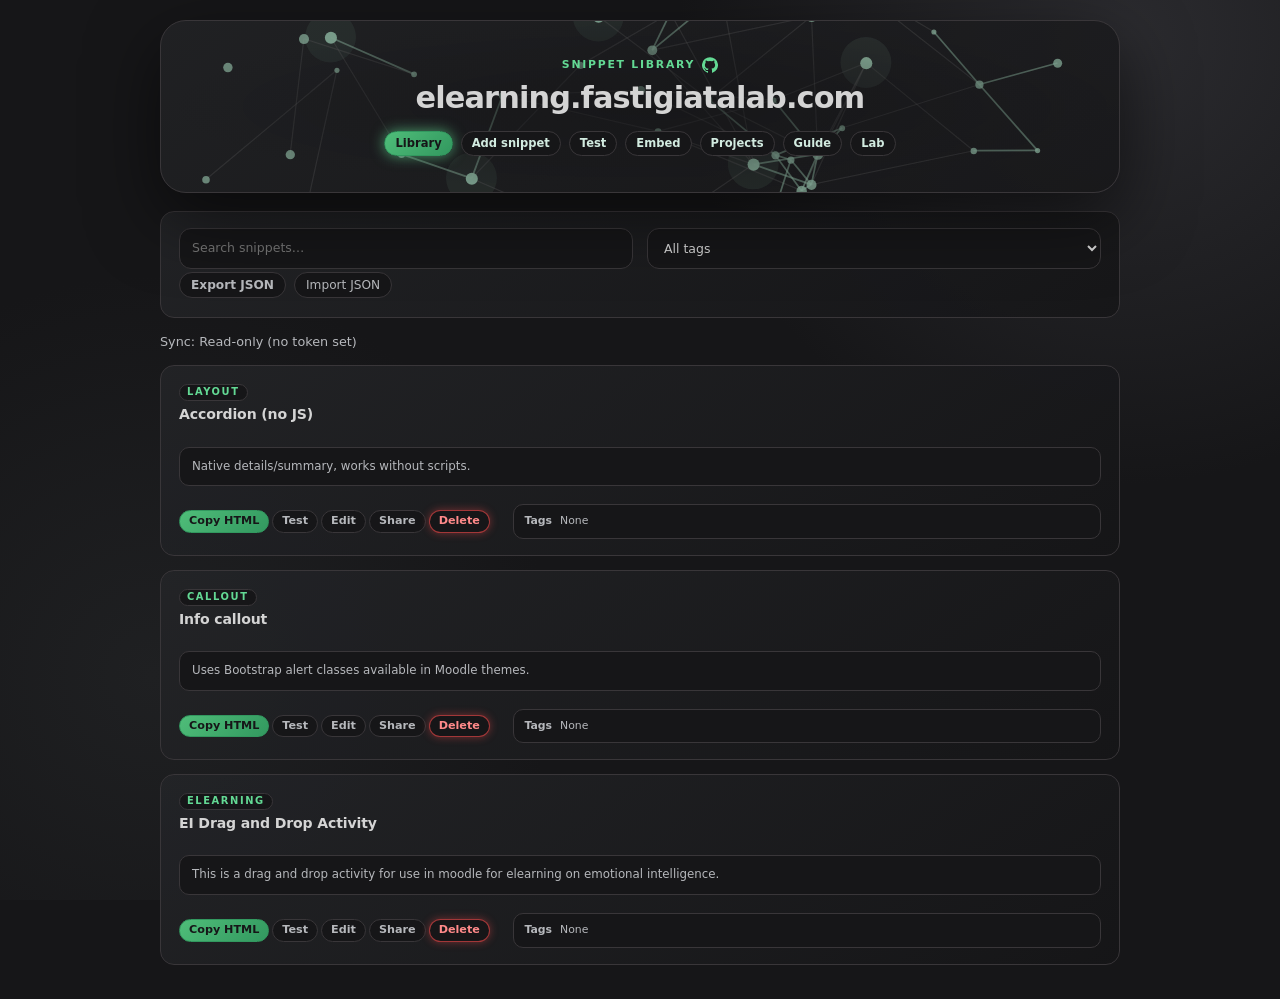
==== commit 10258fa4: "moving around fields" ====
--- a/index.html
+++ b/index.html
@@ -33,18 +33,23 @@
   const items = store.all().filter(s => (!tagsel.value || (s.tags || []).includes(tagsel.value)) && (s.title + s.category + s.notes + s.html + (s.tags || []).map(t => ' #' + t).join('')).toLowerCase().includes(t));
   list.innerHTML = items.map(s => `<div class="card snippet-card">
     <div class="snippet-content">
-      <div class="snippet-tags"><span class="tag">${esc(s.category || 'Uncategorised')}</span>
-      ${(s.tags || []).map(t => `<button class="tag utag" data-tag="${esc(t)}" title="Filter by #${esc(t)}">${esc(t)}</button>`).join('')}</div>
+      <div><span class="tag">${esc(s.category || 'Uncategorised')}</span></div>
       <h3>${esc(s.title)}</h3>
-      <div class="snippet-actions">
-        <button data-copy="${esc(s.id)}">Copy HTML</button>
-        <a class="btn secondary" href="test.html?id=${encodeURIComponent(s.id)}">Test</a>
-        <a class="btn secondary" href="add.html?id=${encodeURIComponent(s.id)}">Edit</a>
-        <button class="secondary" data-share="${esc(s.id)}">Share</button>
-        <button class="danger" data-del="${esc(s.id)}">Delete</button>
+    </div>
+    <p class="snippet-description">${esc(s.notes)}</p>
+    <div class="snippet-actions">
+      <button data-copy="${esc(s.id)}">Copy HTML</button>
+      <a class="btn secondary" href="test.html?id=${encodeURIComponent(s.id)}">Test</a>
+      <a class="btn secondary" href="add.html?id=${encodeURIComponent(s.id)}">Edit</a>
+      <button class="secondary" data-share="${esc(s.id)}">Share</button>
+      <button class="danger" data-del="${esc(s.id)}">Delete</button>
+    </div>
+    <div class="snippet-details">
+      <div class="snippet-tag-field" aria-label="Tags">
+        <span class="snippet-tag-label">Tags</span>
+        <div class="snippet-tags">${(s.tags || []).map(t => `<button class="tag utag" data-tag="${esc(t)}" title="Filter by #${esc(t)}">${esc(t)}</button>`).join('') || '<span class="snippet-no-tags">None</span>'}</div>
       </div>
     </div>
-    <p class="snippet-description">${esc(s.notes)}</p>
   </div>`).join('') || '<p>No snippets yet. <a href="add.html">Add one</a>.</p>';
 }
 list.addEventListener('click', e => {
--- a/style.css
+++ b/style.css
@@ -71,11 +71,16 @@
 #list .snippet-tags>.tag{font-size:.58rem}
 #list .card button,#list .card .btn{font-size:.7rem;padding:2px 9px}
 #list .card .utag{font-size:.58rem;padding:0 5px}
-.snippet-card{display:grid;grid-template-columns:minmax(0,.9fr) minmax(0,1.1fr);gap:18px;align-items:center}
+.snippet-card{display:grid;grid-template-columns:minmax(0,.7fr) minmax(0,1.3fr);gap:18px;align-items:center}
+.snippet-content{grid-column:1/-1}
 .snippet-tags{display:flex;align-items:center;flex-wrap:wrap;gap:4px}
 .snippet-tags .utag{margin:0}
+.snippet-details{min-width:0}
+.snippet-tag-field{display:flex;align-items:flex-start;gap:8px;min-height:100%;box-sizing:border-box;padding:8px 10px;border:1px solid var(--line);border-radius:10px;background:#161618}
+.snippet-tag-label{flex:0 0 auto;color:var(--soft);font-size:.68rem;font-weight:700}
+.snippet-no-tags{color:var(--soft);font-size:.68rem}
 .snippet-card h3{margin:6px 0}
 .snippet-actions{display:flex;flex-wrap:wrap;align-items:center;gap:3px}
 .snippet-actions button,.snippet-actions .btn{margin:0}
-#list .snippet-card .snippet-description{margin:0;padding:10px 12px;border:1px solid var(--line);border-radius:10px;background:#161618;color:var(--soft);font-size:.74rem}
+#list .snippet-card .snippet-description{grid-column:1/-1;width:100%;box-sizing:border-box;margin:0;padding:10px 12px;border:1px solid var(--line);border-radius:10px;background:#161618;color:var(--soft);font-size:.74rem}
 @media(max-width:600px){.snippet-card{grid-template-columns:1fr;gap:10px}}
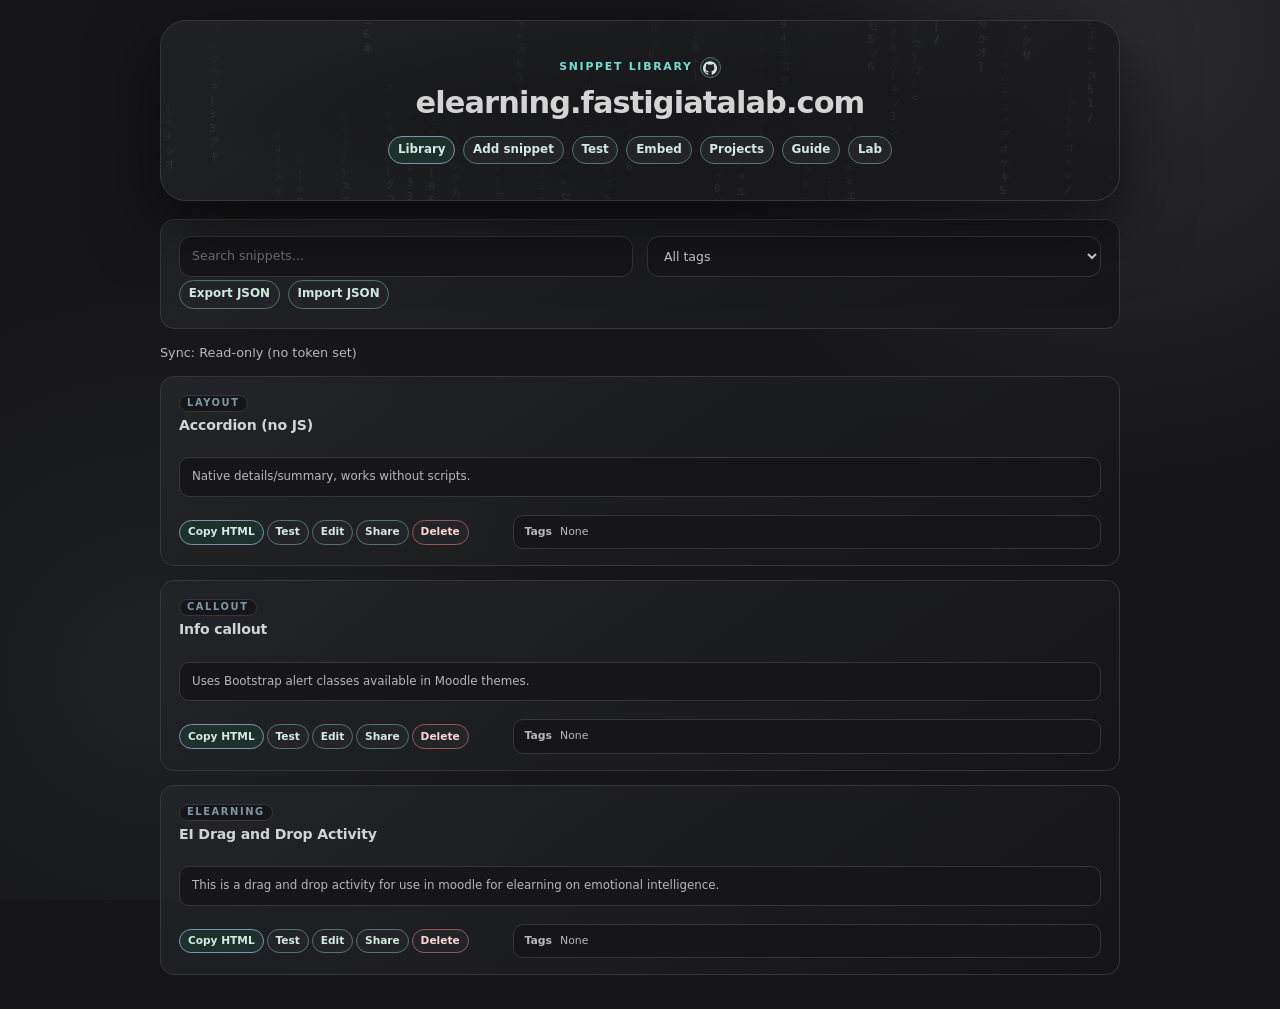
==== commit bb981dcc: "passworded space" ====
--- a/index.html
+++ b/index.html
@@ -11,7 +11,8 @@
     <select id="tagsel" aria-label="Filter by tag"></select>
   </div>
   <button id="export" class="secondary">Export JSON</button>
-  <label class="btn secondary" style="font-weight:normal">Import JSON<input id="import" type="file" accept=".json" hidden></label>
+  <button id="import-button" class="secondary" type="button">Import JSON</button>
+  <input id="import" type="file" accept=".json" hidden>
 </div>
 <p id="syncstat" class="intro" style="font-size:.8rem"></p>
 <div id="list"></div>
@@ -69,6 +70,7 @@
   a.href = URL.createObjectURL(new Blob([JSON.stringify(store.all(), null, 2)], { type: 'application/json' }));
   a.download = 'moodle-snippets.json'; a.click();
 };
+document.getElementById('import-button').onclick = () => document.getElementById('import').click();
 document.getElementById('import').onchange = async e => {
   try {
     const data = JSON.parse(await e.target.files[0].text());
--- a/style.css
+++ b/style.css
@@ -1,5 +1,5 @@
-:root{--bg:#161618;--panel:#232427;--line:#393639;--text:#d4d4d4;--muted:#646464;--soft:#b6b8bc;--violet:#63d994;--green:#a3d2b6;--nav:#d2ebe0;--button-start:#4fbd79;--button-end:#32985f;--danger:#db4242;
---secondary:#63d994;--tertiary:#a3d2b6;--codeFont:ui-monospace,SFMono-Regular,Menlo,Consolas,monospace}
+:root{--bg:#161618;--panel:#232427;--line:#393639;--text:#d4d4d4;--muted:#646464;--soft:#b6b8bc;--violet:#7b97aa;--green:#84a59d;--accent:#4a93ef;--danger:#db4242;
+--secondary:#7b97aa;--tertiary:#84a59d;--codeFont:ui-monospace,SFMono-Regular,Menlo,Consolas,monospace}
 *{box-sizing:border-box}
 body{margin:0;min-height:100vh;color:var(--text);font:12.5px/1.5 Inter,system-ui,sans-serif;padding:20px;
 background:radial-gradient(circle at 88% 4%,#2b2b2f 0,transparent 28rem),radial-gradient(circle at 12% 75%,#1f2022 0,transparent 25rem),var(--bg);background-attachment:fixed}
@@ -10,38 +10,78 @@
 a{color:var(--violet);text-decoration:none;transition:color .15s}
 a:hover{color:var(--green)}
 header{width:min(960px,100%);margin:0 auto 18px;border:1px solid var(--line);border-radius:26px;background:linear-gradient(145deg,#232427cc,#161618cc);box-shadow:0 24px 70px #0008;padding:clamp(20px,4vw,36px);text-align:center}
-.brand-label{display:flex;align-items:center;justify-content:center;gap:7px;color:var(--violet);font-size:.74rem;font-weight:800;letter-spacing:.16em;text-transform:uppercase;margin-bottom:8px}
-.github-sync{display:inline-flex;align-items:center;justify-content:center;color:var(--violet);transition:color .15s,transform .15s}
-.github-sync svg{display:block;width:16px;height:16px;fill:currentColor}
-.github-sync:hover{color:var(--green);transform:translateY(-1px)}
-.github-sync:focus-visible{outline:3px solid #63d99466;outline-offset:3px;border-radius:4px}
+.brand-label{display:flex;align-items:center;justify-content:center;gap:7px;color:#73dfd4;font-size:.74rem;font-weight:800;letter-spacing:.16em;text-transform:uppercase;margin-bottom:8px}
+.github-sync svg{display:block;width:14px;height:14px;fill:currentColor}
 header h1{margin-bottom:16px}
 nav{display:flex;gap:8px;justify-content:center;flex-wrap:wrap}
-nav a{border:1px solid var(--line);border-radius:999px;padding:3px 10px;background:#161618;color:var(--nav);font-weight:600;font-size:.72rem;transition:box-shadow .2s,border-color .2s,color .2s}
-nav a:hover{border-color:var(--violet);color:var(--text);box-shadow:0 0 12px #63d99499}
-nav a.active{border-color:var(--button-end);background:linear-gradient(135deg,var(--button-start),var(--button-end));color:#161618;box-shadow:0 0 14px #63d994aa}
+
+:is(nav a,button,.btn,.github-sync){
+  --button-border:#52766c;
+  --button-hover-border:#7b97aa;
+  --button-hover-bg:#1d302c;
+  --button-glow:#7b97aa88;
+  --button-focus:#7b97aa55;
+  display:inline-flex;
+  align-items:center;
+  justify-content:center;
+  gap:4.375px;
+  padding:4.375px 8.75px;
+  border:1px solid var(--button-border);
+  border-radius:999px;
+  background:#232427;
+  color:#d2ebe0;
+  font:600 .74375rem/1.5 Inter,system-ui,sans-serif;
+  letter-spacing:normal;
+  text-decoration:none;
+  cursor:pointer;
+  transition:transform .18s ease,filter .18s ease;
+}
+:is(nav a.active,button:not(.secondary,.danger,.utag)){
+  background:var(--button-hover-bg);
+  border-color:var(--button-hover-border);
+}
+:is(nav a,button,.btn,.github-sync):is(:hover,:focus-visible){
+  background:var(--button-hover-bg);
+  border-color:var(--button-hover-border);
+  color:#d2ebe0;
+  box-shadow:0 0 18px var(--button-glow);
+  filter:brightness(1.08);
+  transform:translateY(-1px);
+}
+:is(nav a,button,.btn,.github-sync):focus-visible{
+  outline:3px solid var(--button-focus);
+  outline-offset:3px;
+}
+button,.btn{margin:3px 4px 3px 0}
+.github-sync{padding:2.625px}
+button.danger{
+  --button-border:#92595d;
+  --button-hover-border:#ca8588;
+  --button-hover-bg:#382429;
+  --button-glow:#ca858866;
+  --button-focus:#ca858888;
+  color:#ffd6d7;
+}
+button.danger:is(:hover,:focus-visible){color:#ffd6d7}
+@media(prefers-reduced-motion:reduce){
+  :is(nav a,button,.btn,.github-sync){transition:none}
+  :is(nav a,button,.btn,.github-sync):is(:hover,:focus-visible){transform:none}
+}
 main{width:min(960px,100%);margin:0 auto}
 .card{border:1px solid var(--line);border-radius:14px;background:linear-gradient(145deg,#232427ee,#161618ee);padding:16px 18px;margin-bottom:14px}
 .card h3{margin:6px 0}
 .card p{margin:4px 0 10px;color:var(--soft);font-size:.86rem}
-.tag{display:inline-block;border:1px solid var(--line);background:#161618;color:var(--violet);border-radius:999px;padding:0 7px;font-size:.62rem;font-weight:800;letter-spacing:.16em;text-transform:uppercase}
+.tag:not(button){display:inline-block;border:1px solid var(--line);background:#161618;color:var(--violet);border-radius:999px;padding:0 7px;font-size:.62rem;font-weight:800;letter-spacing:.16em;text-transform:uppercase}
 label{display:block;font-weight:700;margin:14px 0 6px;color:var(--soft);font-size:.8rem}
 input,textarea,select{width:100%;padding:10px 12px;border-radius:12px;border:1px solid var(--line);background:#161618;color:var(--text);font:inherit;outline:0}
-input:focus,textarea:focus,select:focus{border-color:var(--violet);box-shadow:0 0 0 3px #63d99433}
+input:focus,textarea:focus,select:focus{border-color:var(--violet);box-shadow:0 0 0 3px #7b97aa33}
 textarea{font-family:var(--codeFont);font-size:.8rem;line-height:1.5;min-height:280px}
-button,.btn{border:1px solid var(--button-end);border-radius:999px;padding:3px 11px;background:linear-gradient(135deg,var(--button-start),var(--button-end));color:#161618;font:inherit;font-size:.76rem;font-weight:700;cursor:pointer;display:inline-block;margin:3px 4px 3px 0;transition:transform .15s ease,filter .15s ease,box-shadow .2s}
-button:hover,.btn:hover{transform:translateY(-1px);filter:brightness(1.08);color:#fff}
-button:not(.secondary):not(.danger):hover,.btn:not(.secondary):hover{color:#161618}
-button:focus-visible,.btn:focus-visible{outline:3px solid #63d99466;outline-offset:3px}
-button.secondary,.btn.secondary{background:#161618;border-color:var(--line);color:var(--soft)}
-button.danger{background:#161618;border-color:#db424288;color:#e98a8a}
 iframe{width:100%;min-height:360px;border:1px solid var(--line);background:#fff;border-radius:12px;resize:vertical}
 .msg{padding:7px 10px;border-radius:12px;margin:6px 0;border:1px solid;font-size:.82rem;background:#161618}
-.ok{border-color:#63d99488}.warn{border-color:#db894288}.bad{border-color:#db424288}
+.ok{border-color:#09ad7188}.warn{border-color:#db894288}.bad{border-color:#db424288}
 .row{display:grid;grid-template-columns:1fr 1fr;gap:14px}
 pre{background:#161618;border:1px solid var(--line);border-radius:12px;padding:12px 14px;overflow:auto}
 code{font-family:var(--codeFont);font-size:.8em;background:#161618;border:1px solid var(--line);padding:1px 6px;border-radius:6px}
-#rain{position:fixed;inset:0;width:100%;height:100%;z-index:-1;opacity:.4;pointer-events:none}
 @media(max-width:800px){.row{grid-template-columns:1fr}}
 .brand-label{font-size:.68rem}
 .intro{color:var(--soft);margin:0 0 14px}
@@ -53,24 +93,15 @@
 .project p{margin:6px 0 0;color:var(--soft);font-size:.8rem}
 .addr{color:var(--violet);font-family:var(--codeFont);font-size:.7rem}
 header{position:relative;overflow:hidden;isolation:isolate}
-.header-graph{position:absolute;inset:0;width:100%;height:100%;z-index:-1;opacity:.85;pointer-events:none}
+.header-rain{position:absolute;inset:0;width:100%;height:100%;z-index:-1;pointer-events:none}
 header:after{content:"";position:absolute;inset:0;z-index:-1;background:radial-gradient(ellipse at center,#161618aa 0,transparent 70%);pointer-events:none}
-nav a:focus-visible{outline:3px solid #63d99466;outline-offset:2px}
-button:hover,.btn:hover{box-shadow:0 0 14px #63d994aa}
-button.secondary:hover,.btn.secondary:hover{border-color:var(--violet);color:var(--text);box-shadow:0 0 12px #63d99488}
-button.danger{border-color:#ff4d4d99;color:#ff8a8a;box-shadow:0 0 8px #ff4d4d66}
-button.danger:hover{border-color:#ff4d4d;color:#ff8a8a;box-shadow:0 0 14px #ff4d4dcc,inset 0 0 8px #ff4d4d44}
-button.danger:focus-visible{outline-color:#ff4d4d88}
-.tag{transition:box-shadow .2s,border-color .2s}
-.tag:hover{border-color:var(--violet);box-shadow:0 0 10px #63d99488}
-.utag{font:inherit;font-size:.62rem;font-weight:800;letter-spacing:.16em;text-transform:uppercase;cursor:pointer;margin:0 0 0 6px;padding:0 6px;background:#161618;box-shadow:none;transform:none;filter:none}
+.utag{margin:0 0 0 6px;padding:.875px 5.25px;font-size:.5425rem;font-weight:700}
 .utag:before{content:"#"}
-.utag:hover{transform:none;filter:none;color:#fff;border-color:var(--violet);box-shadow:0 0 10px #63d99488}
 #list .card h3{font-size:.88rem}
 #list .card p{font-size:.8rem}
 #list .snippet-tags>.tag{font-size:.58rem}
-#list .card button,#list .card .btn{font-size:.7rem;padding:2px 9px}
-#list .card .utag{font-size:.58rem;padding:0 5px}
+#list .card button,#list .card .btn{font-size:.665rem;padding:3.5px 7.875px}
+#list .card .utag{font-size:.5075rem;padding:0 4.375px}
 .snippet-card{display:grid;grid-template-columns:minmax(0,.7fr) minmax(0,1.3fr);gap:18px;align-items:center}
 .snippet-content{grid-column:1/-1}
 .snippet-tags{display:flex;align-items:center;flex-wrap:wrap;gap:4px}
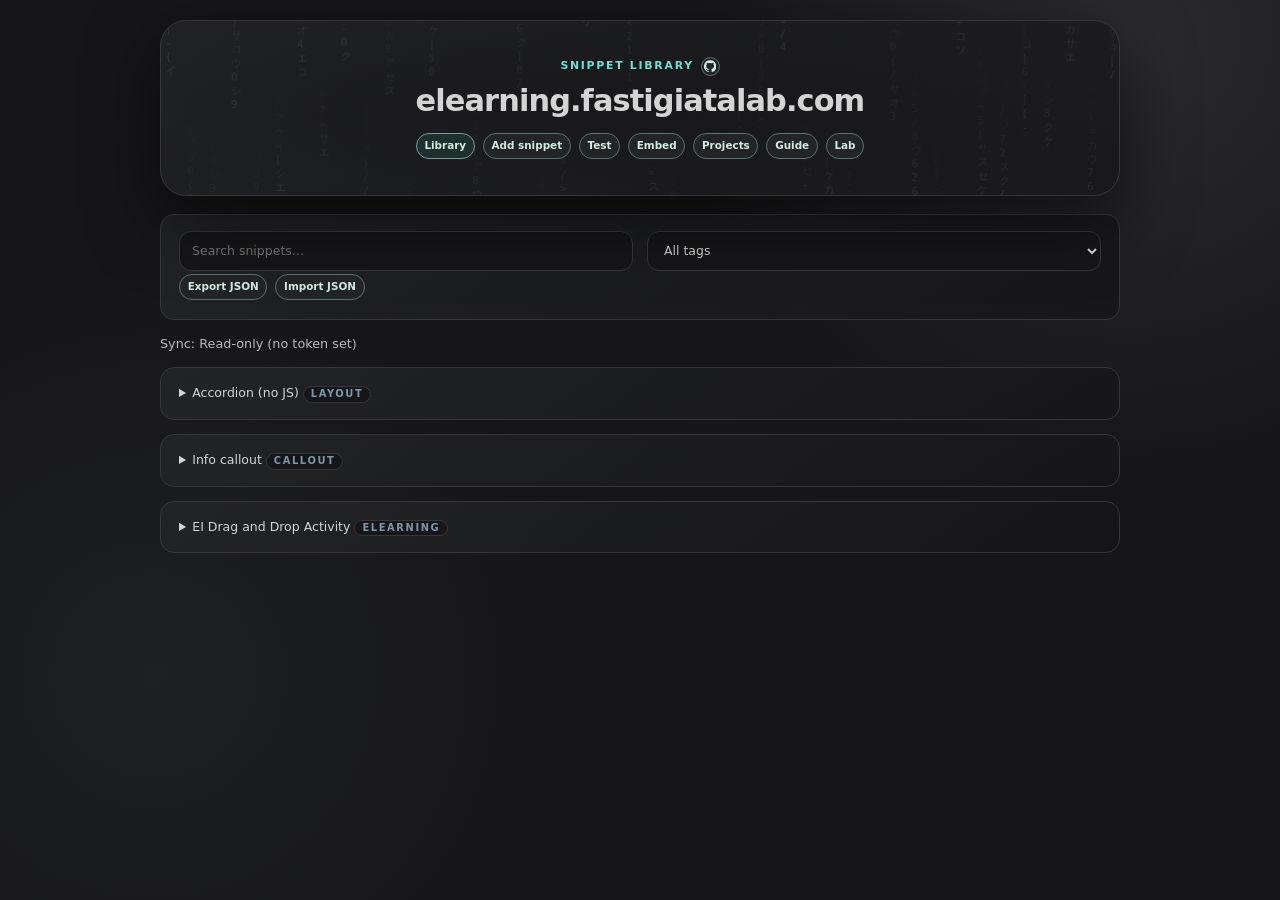
==== commit 1c19bae1: "collapsing pods" ====
--- a/index.html
+++ b/index.html
@@ -32,26 +32,29 @@
   fillTags();
   const t = q.value.toLowerCase();
   const items = store.all().filter(s => (!tagsel.value || (s.tags || []).includes(tagsel.value)) && (s.title + s.category + s.notes + s.html + (s.tags || []).map(t => ' #' + t).join('')).toLowerCase().includes(t));
-  list.innerHTML = items.map(s => `<div class="card snippet-card">
+  const openIds = new Set([...list.querySelectorAll('.snippet-card[open]')].map(card => card.dataset.id));
+  list.innerHTML = items.map(s => `<details class="card snippet-card" data-id="${esc(s.id)}"${openIds.has(String(s.id)) ? ' open' : ''}>
+    <summary class="snippet-summary">
+      <span class="snippet-title">${esc(s.title)}</span>
+      <span class="tag">${esc(s.category || 'Uncategorised')}</span>
+    </summary>
     <div class="snippet-content">
-      <div><span class="tag">${esc(s.category || 'Uncategorised')}</span></div>
-      <h3>${esc(s.title)}</h3>
-    </div>
-    <p class="snippet-description">${esc(s.notes)}</p>
-    <div class="snippet-actions">
-      <button data-copy="${esc(s.id)}">Copy HTML</button>
-      <a class="btn secondary" href="test.html?id=${encodeURIComponent(s.id)}">Test</a>
-      <a class="btn secondary" href="add.html?id=${encodeURIComponent(s.id)}">Edit</a>
-      <button class="secondary" data-share="${esc(s.id)}">Share</button>
-      <button class="danger" data-del="${esc(s.id)}">Delete</button>
-    </div>
-    <div class="snippet-details">
-      <div class="snippet-tag-field" aria-label="Tags">
-        <span class="snippet-tag-label">Tags</span>
-        <div class="snippet-tags">${(s.tags || []).map(t => `<button class="tag utag" data-tag="${esc(t)}" title="Filter by #${esc(t)}">${esc(t)}</button>`).join('') || '<span class="snippet-no-tags">None</span>'}</div>
+      <p class="snippet-description">${esc(s.notes)}</p>
+      <div class="snippet-actions">
+        <button data-copy="${esc(s.id)}">Copy HTML</button>
+        <a class="btn secondary" href="test.html?id=${encodeURIComponent(s.id)}">Test</a>
+        <a class="btn secondary" href="add.html?id=${encodeURIComponent(s.id)}">Edit</a>
+        <button class="secondary" data-share="${esc(s.id)}">Share</button>
+        <button class="danger" data-del="${esc(s.id)}">Delete</button>
+      </div>
+      <div class="snippet-details">
+        <div class="snippet-tag-field" aria-label="Tags">
+          <span class="snippet-tag-label">Tags</span>
+          <div class="snippet-tags">${(s.tags || []).map(t => `<button class="tag utag" data-tag="${esc(t)}" title="Filter by #${esc(t)}">${esc(t)}</button>`).join('') || '<span class="snippet-no-tags">None</span>'}</div>
+        </div>
       </div>
     </div>
-  </div>`).join('') || '<p>No snippets yet. <a href="add.html">Add one</a>.</p>';
+  </details>`).join('') || '<p>No snippets yet. <a href="add.html">Add one</a>.</p>';
 }
 list.addEventListener('click', e => {
   const c = e.target.dataset.copy, d = e.target.dataset.del, tg = e.target.dataset.tag, sh = e.target.dataset.share;
--- a/style.css
+++ b/style.css
@@ -11,7 +11,7 @@
 a:hover{color:var(--green)}
 header{width:min(960px,100%);margin:0 auto 18px;border:1px solid var(--line);border-radius:26px;background:linear-gradient(145deg,#232427cc,#161618cc);box-shadow:0 24px 70px #0008;padding:clamp(20px,4vw,36px);text-align:center}
 .brand-label{display:flex;align-items:center;justify-content:center;gap:7px;color:#73dfd4;font-size:.74rem;font-weight:800;letter-spacing:.16em;text-transform:uppercase;margin-bottom:8px}
-.github-sync svg{display:block;width:14px;height:14px;fill:currentColor}
+.github-sync svg{display:block;width:12.25px;height:12.25px;fill:currentColor}
 header h1{margin-bottom:16px}
 nav{display:flex;gap:8px;justify-content:center;flex-wrap:wrap}
 
@@ -24,13 +24,13 @@
   display:inline-flex;
   align-items:center;
   justify-content:center;
-  gap:4.375px;
-  padding:4.375px 8.75px;
+  gap:3.828125px;
+  padding:3.828125px 7.65625px;
   border:1px solid var(--button-border);
   border-radius:999px;
   background:#232427;
   color:#d2ebe0;
-  font:600 .74375rem/1.5 Inter,system-ui,sans-serif;
+  font:600 .65078125rem/1.5 Inter,system-ui,sans-serif;
   letter-spacing:normal;
   text-decoration:none;
   cursor:pointer;
@@ -53,7 +53,7 @@
   outline-offset:3px;
 }
 button,.btn{margin:3px 4px 3px 0}
-.github-sync{padding:2.625px}
+.github-sync{padding:2.296875px}
 button.danger{
   --button-border:#92595d;
   --button-hover-border:#ca8588;
@@ -95,13 +95,13 @@
 header{position:relative;overflow:hidden;isolation:isolate}
 .header-rain{position:absolute;inset:0;width:100%;height:100%;z-index:-1;pointer-events:none}
 header:after{content:"";position:absolute;inset:0;z-index:-1;background:radial-gradient(ellipse at center,#161618aa 0,transparent 70%);pointer-events:none}
-.utag{margin:0 0 0 6px;padding:.875px 5.25px;font-size:.5425rem;font-weight:700}
+.utag{margin:0 0 0 6px;padding:.765625px 4.59375px;font-size:.4746875rem;font-weight:700}
 .utag:before{content:"#"}
 #list .card h3{font-size:.88rem}
 #list .card p{font-size:.8rem}
 #list .snippet-tags>.tag{font-size:.58rem}
-#list .card button,#list .card .btn{font-size:.665rem;padding:3.5px 7.875px}
-#list .card .utag{font-size:.5075rem;padding:0 4.375px}
+#list .card button,#list .card .btn{font-size:.581875rem;padding:3.0625px 6.890625px}
+#list .card .utag{font-size:.4440625rem;padding:0 3.828125px}
 .snippet-card{display:grid;grid-template-columns:minmax(0,.7fr) minmax(0,1.3fr);gap:18px;align-items:center}
 .snippet-content{grid-column:1/-1}
 .snippet-tags{display:flex;align-items:center;flex-wrap:wrap;gap:4px}
